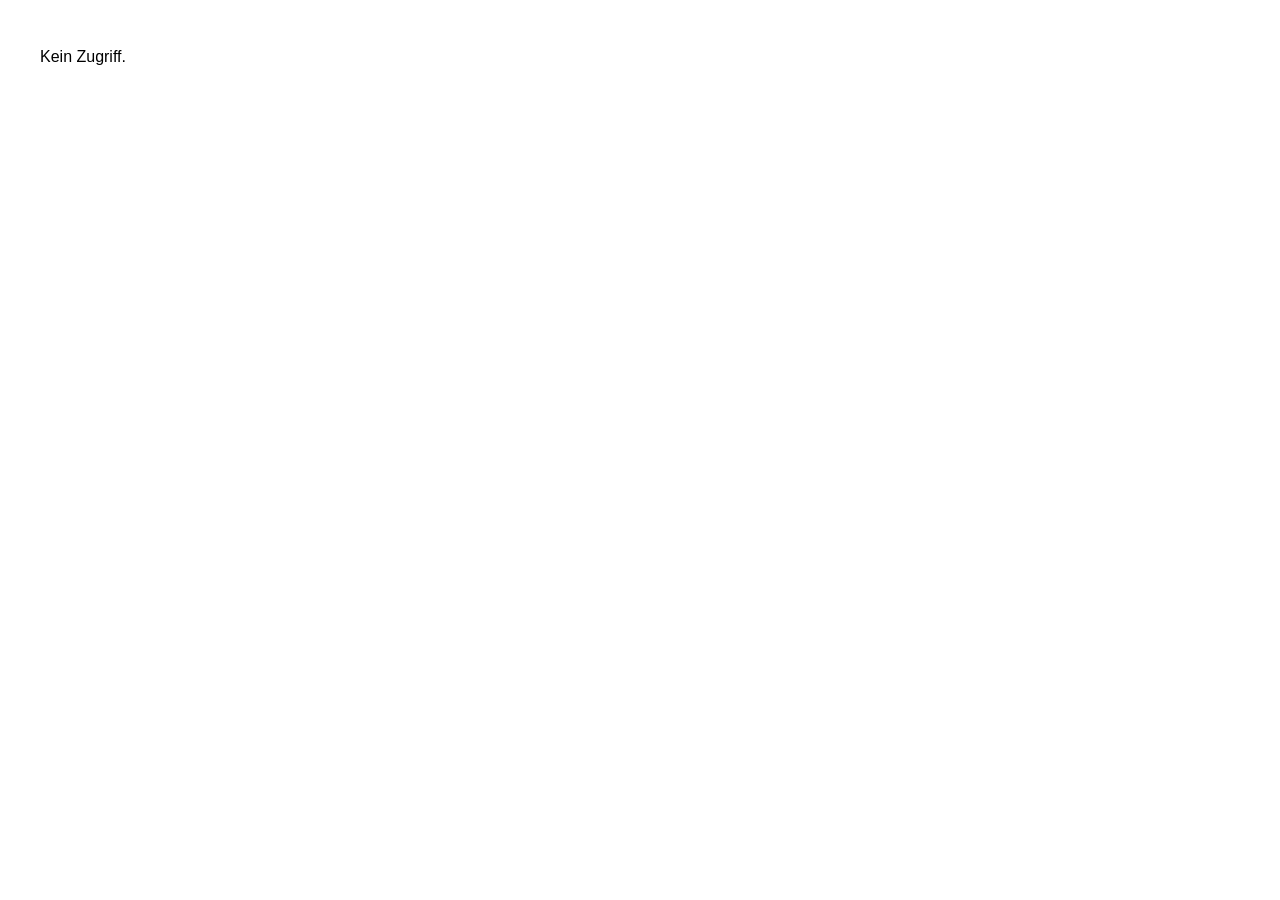
==== index.html @ 0d2c920f "and more more" ====
<!doctype html>
<html lang="de">
  <head>
    <meta charset="UTF-8" />
    <meta name="viewport" content="width=device-width, initial-scale=1.0" />
    <meta
      name="description"
      content="ACK-Coaching – Life-Coaching mit Annemarie Clermont-Karow. Für mehr Klarheit, Balance und persönliche Entwicklung-"
    />
    <title>ACK-Coaching – Annemarie Clermont-Karow</title>
    <link rel="preconnect" href="https://fonts.googleapis.com" />
    <link rel="preconnect" href="https://fonts.gstatic.com" crossorigin />
    <link
      href="https://fonts.googleapis.com/css2?family=Cormorant+Garamond:wght@500;600;700&family=Satisfy&family=Inter:wght@300;400;500;600&display=swap"
      rel="stylesheet"
    />
    <link rel="icon" href="/images/logo.svg" type="image/svg+xml" />
    <link rel="stylesheet" href="styles.css" />
  </head>
  <body>
    <!-- Header / Navigation -->
    <div id="site-header"></div>

    <main>
      <!-- Hero -->
      <section class="hero">
        <div class="hero-bg" aria-hidden="true"></div>
        <div class="hero-overlay" aria-hidden="true"></div>
        <div class="container hero-inner">
          <div class="hero-content">
            <p class="eyebrow">Life-Coaching und Beratung</p>
            <h1>
              Mehr Orientierung. <br />
              Mehr Klarheit.<br />
              Mehr Du.
            </h1>
            <p class="hero-lead">
              Begleitung für Menschen, die Klarheit gewinnen, Perspektiven
              entwickeln und ihren Weg (wieder) selbst gestalten möchten -
              respektvoll, wertschätzend und ressourcenorientiert.
            </p>
            <div class="hero-actions">
              <a href="#kontakt" class="btn btn-primary">Kontakt</a>
              <!-- <a href="#leistungen" class="btn btn-ghost">Angebote entdecken</a> -->
            </div>
            <!-- <ul class="hero-stats">
                        <li><strong>10+</strong><span>Jahre Erfahrung</span></li>
                        <li><strong>500+</strong><span>begleitete Menschen</span></li>
                        <li><strong>100%</strong><span>individuell &amp; vertraulich</span></li>
                    </ul> -->
          </div>
        </div>
      </section>

      <!-- Vertrauensleiste -->
      <section class="trust" aria-label="Themenfelder">
        <div class="container trust-inner">
          <span>Persönliche Entwicklung</span>
          <span>Berufliche Perspektive</span>
          <span>Work-Life-Balance</span>
          <span>Stress &amp; Resilienz</span>
        </div>
      </section>

      <!-- Leistungen -->
      <section class="section" id="leistungen">
        <div class="container">
          <div class="section-head">
            <p class="eyebrow">
              Mein Angebot

              <!-- &nbsp;·&nbsp; 
                      <a href="/pages/coaching.html">Coaching</a> &nbsp;·&nbsp; 
                      <a href="/pages/balance-resilienz.html">Balance &amp; Resilienz</a> -->
            </p>
            <h2 class="angebote-headline">Finde (raus) was du brauchst</h2>
            <p class="section-intro">
              Ob persönliche Themen, berufliche Weichenstellungen oder
              herausfordernde Situationen - <br> jeder Austausch ist so individuell
              wie du.
            </p>
          </div>
          <div class="cards">
            <article class="card card-1">
              <div class="card-icon" aria-hidden="true">◆</div>
              <h3>Coaching</h3>
              <p>
                Mehr Orientierung, Klarheit und mehr Selbstwirksamkeit in
                Entscheidungs- und Umbruchsphasen.
              </p>
              <a href="/pages/coaching.html" class="card-link"
                >Mehr erfahren →</a
              >
            </article>
            <article class="card card-2">
              <div class="card-icon" aria-hidden="true">▲</div>
              <h3>Gruppenformate für Balance &amp; Resilienz</h3>
              <p>
                Wege aus Stress und Erschöpfung hin zu echter Balance – <br>
                mit Achtsamkeit, gesunden Routinen und innerer Stärke.
              </p>
              <a href="/pages/balance-resilienz.html" class="card-link"
                >Mehr erfahren →</a
              >
            </article>
            <!-- <article class="card card-3">
                        <div class="card-icon" aria-hidden="true">■</div>
                        <h3>Business-Coaching</h3>
                        <p>
                            Für Unternehmen: Coaching für mehr Wohlbefinden, Zusammenhalt und
                            gesunde Zusammenarbeit – weil starke Teams aus starken Menschen bestehen.
                        </p>
                        <a href="/pages/business-coaching.html" class="card-link">Mehr erfahren →</a>
                    </article> -->
          </div>
        </div>
      </section>

      <!-- Über mich -->
      <section class="section section-alt" id="ueber-mich">
        <div class="container about-inner">
          <div class="about-visual" aria-hidden="true">
            <div class="about-photo-wrap">
              <div class="about-photo">
                <img
                  src="images/annemarie-profilfoto.webp"
                  alt="Annemarie Clermont-Karow"
                  style="
                    width: 100%;
                    height: 100%;
                    object-fit: cover;
                    border-radius: var(--radius);
                  "
                />
              </div>
              <div class="about-badge">
                <strong>Annemarie Clermont-Karow</strong>
              </div>
            </div>
            <blockquote class="about-quote">
              „Ich glaube daran, dass Menschen in fast allen
              Lebenssituationen über Ressourcen verfügen, die ihnen
              Orientierung, Stabilität und neue Handlungsmöglichkeiten eröffnen
              können. Manchmal braucht es nur einen Anstoß oder ein paar Fragen,
              um sich dessen (wieder) bewusst zu werden.“
            </blockquote>
            <!-- <ul class="about-list about-list-visual">
              <li>Langjährige Führungs- und Beratungserfahrung</li>
              <li>Zertifizierte systemische Coachin</li>
              <li>30+ Jahre Berufserfahrung mit und für Menschen</li>
              <li>Kreativität als Ressource und zusätzliche Methode</li>
            </ul> -->
          </div>
          <div class="about-content">
            <p class="eyebrow">Über mich</p>
            <h2>Mit Herz, Erfahrung und echtem Zuhören</h2>

            <ul class="about-list about-list-visual">
              <li>30+ Jahre Berufserfahrung mit und für Menschen</li>
              <li>Langjährige Führungs- und Beratungserfahrung</li>
              <li>Zertifizierte systemische Coachin</li>
              <li>Kreativität als Ressource und zusätzliche Methode</li>
            </ul>

            <div
              class="card card--expandable"
              id="about-expand-card"
              style="
                border: none;
                background: transparent;
                padding: 0 0 0 0;
                cursor: default;
                margin-top: 0;
              "
            >
              <div
                class="card-expand-toggle"
                style="
                  cursor: pointer;
                  margin-top: 1.5rem;
                  padding-left: 1.5rem;
                  padding-top: 1.5rem;
                "
              >
                <span class="btn btn-ghost" style="pointer-events: none"
                  >Mehr über mich &nbsp;<span
                    class="card-expand-icon"
                    style="font-size: 0.7rem"
                    >▼</span
                  ></span
                >
              </div>
              <div
                class="card-expand-body"
                style="padding: 1rem 1.5rem 0.5rem; display: grid; gap: 0.75rem"
              >
                <p style="margin-top: 1rem">
                  Ich bin 55 Jahre alt, verheiratet, (Stief-)Mutter einer
                  Tochter und eines Sohnes, beide inzwischen erwachsen. Seit
                  mehr als 30 Jahren arbeite ich mit und für Menschen – aktuell
                  mit dem Schwerpunkt Personal- und Organisationsbereich in
                  Führungsverantwortung.
                </p>
                <p>
                  Seit mehr als 30 Jahren arbeite ich mit und für Menschen. Als
                  Kommunalbeamtin war ich viele Jahre im Sozialbereich tätig,
                  überwiegend in leitender Funktion. Seit inzwischen über einem
                  Jahrzehnt liegt mein beruflicher Schwerpunkt im Personal- und
                  Organisationsbereich, ebenfalls in Führungsverantwortung.
                </p>
                <p>
                  In meiner beruflichen Laufbahn habe ich Menschen in sehr
                  unterschiedlichen Situationen begleitet: bei persönlichen
                  Herausforderungen, beruflichen Veränderungen,
                  Entwicklungsprozessen und komplexen Entscheidungsfindungen.
                  Dabei hat mich immer die Frage bewegt, was Menschen stärkt,
                  handlungsfähig hält und ihnen Orientierung gibt – gerade dann,
                  wenn Situationen unübersichtlich oder belastend werden.
                </p>
                <p>
                  Aus diesem Interesse heraus habe ich von 2023 bis 2025 eine
                  zertifizierte Coachingausbildung bei der IHK Düsseldorf
                  absolviert. Die Ausbildung hat meine langjährige
                  Berufserfahrung um fundierte Coachingmethoden ergänzt und
                  meinen Blick auf Entwicklung, Veränderung und persönliche
                  Ressourcen weiter geschärft.
                </p>
                <p>
                  Meine Arbeit ist geprägt von Wertschätzung, Klarheit,
                  Offenheit und der Überzeugung, dass jeder Mensch bereits viele
                  Fähigkeiten und Ressourcen in sich trägt. Manchmal braucht es
                  lediglich einen geschützten Raum, die richtigen Fragen oder
                  neue Perspektiven, um wieder Zugang dazu zu finden.
                </p>
                <p>
                  Neben meiner beruflichen Tätigkeit begleitet mich seit vielen
                  Jahren die Freude am kreativen Gestalten. Insbesondere das
                  Stricken und Nähen sind für mich Ausdruck von Konzentration,
                  Kreativität und Selbstwirksamkeit. Die Erfahrung, dass
                  kreatives Tun Menschen dabei unterstützen kann, Abstand zum
                  Gedankenkarussell zu gewinnen und neue Handlungsspielräume zu
                  entdecken, fließt heute in ausgewählte Angebote meiner Arbeit
                  ein.
                </p>
                <p>
                  Ich verbinde eigene Persönlichkeitsentwicklung, berufliche
                  Erfahrung, Coaching-Kompetenz und eine große Neugier auf
                  Menschen und ihre Entwicklung. Mein Anliegen ist es, Menschen
                  auf ihrem individuellen Weg zu begleiten – respektvoll,
                  ressourcenorientiert und auf Augenhöhe sowie Unternehmen zu
                  unterstützen, kompetente, engagierte Mitarbeitende zu finden
                  und langfristig zu binden.
                </p>
              </div>
            </div>
            <h3 style="margin-top: 2rem; margin-bottom: 2rem; font-size: 32px; line-height: 1.6; font-weight: 600; color: var(--ink); margin-right: 8px;">Ungeachtet, ob persönlicher, privater oder beruflicher Kontext, ich begegne dir in deinem individuellen Beratungsprozess stets:</h3>
            <ul class="about-list" style="margin-top: 0.75rem;">
              <li>Wertschätzend und auf Augenhöhe</li>
              <li>Authentisch</li>
              <li>Zugewandt</li>
              <li>Ressourcenorientiert</li>
              <li>Klar und reflektiert</li>
              <li>Lösungsorientiert</li>
              <li>Pragmatisch</li>
              <li>Manchmal mit einem Augenzwinkern</li>
            </ul>
          </div>
          
        </div>
      </section>



      <!-- Stimmen -->
      <!-- <section class="section section-alt" id="stimmen">
        <div class="container">
          <div class="section-head">
            <p class="eyebrow">Stimmen</p>
            <h2>Was Menschen über die Zusammenarbeit sagen</h2>
          </div>
          <div class="quotes">
            <figure class="quote">
              <blockquote>
                „Annemarie hat mir geholfen, wieder zu spüren, was ich wirklich
                will. Ich gehe heute viel klarer und ruhiger durchs Leben.“
              </blockquote>
              <figcaption>
                <strong>Lena R.</strong>
                <span>nach einer beruflichen Neuorientierung</span>
              </figcaption>
            </figure>
            <figure class="quote">
              <blockquote>
                „Endlich jemand, der wirklich zuhört. Die Sitzungen waren für
                mich ein Wendepunkt – weg vom Dauerstress, hin zu echter
                Balance.“
              </blockquote>
              <figcaption>
                <strong>Tobias M.</strong>
                <span>Privatklient</span>
              </figcaption>
            </figure>
            <figure class="quote">
              <blockquote>
                „Unser Team hat durch das Coaching neu zueinander gefunden.
                Warmherzig, professionell und mit einem feinen Gespür für
                Menschen.“
              </blockquote>
              <figcaption>
                <strong>Sandra Vogt</strong>
                <span>Teamleiterin, Mittelstand</span>
              </figcaption>
            </figure>
          </div>
        </div>
      </section> -->

      <!-- Kontakt / CTA -->
      <section class="section contact" id="kontakt">
        <div class="container contact-inner">
          <div class="contact-content">
            <p class="eyebrow eyebrow-light">Kontakt</p>
            <h2>Manchmal beginnt Klarheit mit einem Gespräch</h2>
            <p>
              Vereinbare ein kostenloses Kennenlerngespräch – <br> persönlich,
              informativ und unverbindlich.
            </p>
            <ul class="contact-details">
              <li>
                <span>E-Mail</span
                ><a href="mailto:info@ack-coaching.de">info@ack-coaching.de</a>
              </li>
              <li>
                <span>Telefon</span
                ><a href="tel:+491729582028"
                  >+49 (0)&nbsp;172&nbsp;958&nbsp;2028</a
                >
              </li>
              <li><span>Standort</span>Vor Ort &amp; online</li>
            </ul>
          </div>
        </div>
      </section>
    </main>

    <!-- Footer -->
    <div id="site-footer"></div>
    <script src="components.js"></script>
    <script>
      document
        .getElementById("about-expand-card")
        .addEventListener("click", function () {
          this.classList.toggle("is-open");
        });
    </script>
  </body>
</html>
---- styles.css ----
/* =========================================================
   ACK-Coaching – Annemarie Clermont-Karow
   Design: warm, achtsam, hochwertig (Lifestyle-Coaching)
   ========================================================= */

/* ---------- Design Tokens ---------- */
:root {
    --color-bg: #ffffff;
    --color-bg-alt: #e7f4e6;        /* Haupt-Theme: zartes Grün */
    --color-ink: #25342a;
    --color-ink-soft: #51635a;
    --color-accent: #4a7d5c;        /* sattes Grün für Buttons/Links */
    --color-accent-soft: #3c6a4c;
    --color-sage: #bbd4b8;          /* sanfter Akzent */
    --color-line: #d4e4d1;

    /* Kompatibilit\u00e4ts-Alias: bestehende Akzent-Referenzen nutzen das Gr\u00fcn */
    --color-gold: var(--color-accent);

    --font-serif: 'Cormorant Garamond', Georgia, serif;
    --font-sans: 'Inter', -apple-system, BlinkMacSystemFont, 'Segoe UI', sans-serif;

    --maxw: 1140px;
    --radius: 14px;
    --shadow: 0 18px 40px -20px rgba(37, 70, 48, 0.35);
    --transition: 0.25s ease;
}

/* ---------- Reset ---------- */
*,
*::before,
*::after {
    box-sizing: border-box;
    margin: 0;
    padding: 0;
}

html {
    scroll-behavior: smooth;
    scroll-padding-top: 90px;
}

body {
    font-family: var(--font-sans);
    color: var(--color-ink);
    background: var(--color-bg);
    line-height: 1.65;
    font-weight: 400;
    -webkit-font-smoothing: antialiased;
}

img {
    max-width: 100%;
    display: block;
}

a {
    color: inherit;
    text-decoration: none;
}

/* ---------- Layout ---------- */
.container {
    width: 100%;
    max-width: var(--maxw);
    margin: 0 auto;
    padding: 0 1.5rem;
}

.section {
    padding: 6rem 0;
}

.section--page-top {
    padding-top: 10rem;
}

.section-alt {
    background: var(--color-bg-alt);
}

.section-head {
    max-width: 760px;
    margin: 0 auto 3.5rem;
    text-align: center;
}

/* ---------- Typografie ---------- */
h1,
h2,
h3 {
    font-family: var(--font-serif);
    font-weight: 600;
    line-height: 1.15;
    color: var(--color-ink);
    letter-spacing: 0.2px;
}

h1 {
    font-size: clamp(2.6rem, 6vw, 4.2rem);
}

h2 {
    font-size: clamp(2rem, 4vw, 2.9rem);
}

h3 {
    font-size: 1.4rem;
}

.eyebrow {
    font-family: var(--font-sans);
    text-transform: uppercase;
    letter-spacing: 0.18em;
    font-size: 0.78rem;
    font-weight: 600;
    color: var(--color-accent);
    margin-bottom: 1rem;
}

.eyebrow-light {
    color: #cfe6cc;
}

.section-intro {
    color: var(--color-ink-soft);
    font-size: 1.1rem;
    margin-top: 1rem;
}

/* ---------- Buttons ---------- */
.btn {
    display: inline-flex;
    align-items: center;
    justify-content: center;
    padding: 0.95rem 1.9rem;
    font-family: var(--font-sans);
    font-weight: 500;
    font-size: 0.97rem;
    letter-spacing: 0.02em;
    border-radius: 50px;
    border: 1.5px solid transparent;
    cursor: pointer;
    transition: transform var(--transition), background var(--transition),
        color var(--transition), box-shadow var(--transition);
}

.btn-primary {
    background: var(--color-bg-alt);
    color: var(--color-ink);
    box-shadow: 0 12px 24px -12px rgba(37, 70, 48, 0.3);
}

.btn-primary:hover {
    background: var(--color-sage);
    transform: translateY(-2px);
}

.btn-ghost {
    background: transparent;
    color: var(--color-accent);
    border-color: var(--color-line);
}

.btn-ghost:hover {
    border-color: var(--color-accent);
    transform: translateY(-2px);
}

.btn-full {
    width: 100%;
}

/* ---------- Header ---------- */
.site-header {
    position: sticky;
    top: 0;
    z-index: 50;
    background: rgba(255, 255, 255, 0.88);
    backdrop-filter: blur(12px);
    border-bottom: 1px solid var(--color-line);
    overflow: visible;
}

.header-inner {
    display: flex;
    align-items: center;
    justify-content: space-between;
    min-height: 78px;
}

.logo {
    display: flex;
    align-items: flex-start;  /* Bild startet an der Oberkante der Navbar */
    height: 78px;             /* reserviert genau die Navbar-Höhe im Flex-Layout */
    overflow: visible;        /* Bild darf nach unten herausragen */
}

.logo-img {
    height: 170px;       /* ragt 170-78 = 92px unter die Navbar */
    width: auto;
    display: block;
    position: relative;
    z-index: 60;
    margin-top: 0;
    background: #fff;
    border-radius: 0 0 var(--radius) var(--radius);  /* unten abgerundet */
    padding: 1rem 0.75rem 0.5rem;
    box-shadow: 0 8px 24px -8px rgba(37, 70, 48, 0.2);
}


.logo-mark {
    display: inline-flex;
    align-items: center;
    justify-content: center;
    min-width: 44px;
    height: 44px;
    padding: 0 0.65rem;
    border-radius: 12px;
    background: var(--color-accent);
    color: #fff;
    font-family: var(--font-serif);
    font-weight: 700;
    font-size: 1.05rem;
    letter-spacing: 1px;
}

.logo-text {
    display: flex;
    flex-direction: column;
    font-family: var(--font-serif);
    font-weight: 600;
    font-size: 1.15rem;
    line-height: 1.15;
}

.logo-text small {
    font-family: var(--font-sans);
    font-weight: 500;
    font-size: 0.68rem;
    letter-spacing: 0.16em;
    text-transform: uppercase;
    color: var(--color-accent);
}

.nav-menu {
    display: flex;
    align-items: center;
    gap: 2rem;
    list-style: none;
}

.nav-menu a {
    font-size: 0.95rem;
    font-weight: 500;
    color: var(--color-ink-soft);
    transition: color var(--transition);
}

.nav-menu a:hover {
    color: var(--color-accent);
}

.nav-cta {
    padding: 0.6rem 1.4rem;
    border: 1.5px solid var(--color-accent);
    border-radius: 50px;
    color: var(--color-accent) !important;
}

.nav-cta:hover {
    background: var(--color-accent);
    color: #fff !important;
}

.eyebrow a {
    color: var(--color-accent);
    opacity: 0.75;
    transition: opacity var(--transition);
}

.eyebrow a:hover,
.eyebrow a.eyebrow-active {
    opacity: 1;
    text-decoration: underline;
    text-underline-offset: 3px;
}

/* Dropdown */
.nav-item--dropdown {
    position: relative;
}

/* Bridges the visual gap so hover doesn't break when moving to the dropdown */
.nav-item--dropdown::before {
    content: '';
    position: absolute;
    top: 100%;
    left: 0;
    right: 0;
    height: 0.75rem;
}

.nav-dropdown {
    display: none;
    position: absolute;
    top: calc(100% + 0.75rem);
    left: 50%;
    transform: translateX(-50%);
    background: #fff;
    border: 1px solid var(--color-line);
    border-radius: var(--radius);
    box-shadow: var(--shadow);
    list-style: none;
    min-width: 180px;
    max-width: 220px;
    padding: 0.5rem 0;
    z-index: 100;
}

.nav-item--dropdown:hover .nav-dropdown {
    display: block;
}

.nav-dropdown li a {
    display: block;
    padding: 0.65rem 1.25rem;
    font-size: 0.92rem;
    white-space: normal;
    line-height: 1.35;
    color: var(--color-ink-soft);
    transition: color var(--transition), background var(--transition);
}

.nav-dropdown li a:hover {
    color: var(--color-accent);
    background: var(--color-bg-alt);
}

.nav-toggle {
    display: none;
    flex-direction: column;
    justify-content: center;
    gap: 5px;
    width: 44px;
    height: 44px;
    background: transparent;
    border: none;
    cursor: pointer;
}

.nav-toggle span {
    display: block;
    width: 24px;
    height: 2px;
    background: var(--color-ink);
    transition: transform var(--transition);
}

/* ---------- Hero ---------- */
.hero {
    position: relative;
    overflow: hidden;
    min-height: 88vh;
    display: flex;
    align-items: center;
    padding: 7rem 0;
}

/* Hintergrundbild \u2013 Platzhalter (Natur). Sp\u00e4ter durch eigenes Bild ersetzen. */
.hero-bg {
    position: absolute;
    inset: 0;
    background-image: url('images/hero-bg-steg-wasser.webp');
    background-size: cover;
    background-position: center;
    transform: scale(1.02);
}

.hero-overlay {
    position: absolute;
    inset: 0;
    background: linear-gradient(
        110deg,
        rgba(37, 60, 44, 0.78) 0%,
        rgba(37, 60, 44, 0.55) 45%,
        rgba(187, 212, 184, 0.25) 100%
    );
}

.hero-inner {
    position: relative;
    z-index: 1;
}

.hero-content {
    max-width: 640px;
    padding-top: 2rem; /* Puffer damit der Hero-Text nicht unter dem Logo liegt */
}

.hero .eyebrow {
    color: #cfe6cc;
}

.hero h1 {
    color: #fff;
}

.hero-lead {
    font-size: 1.2rem;
    color: rgba(255, 255, 255, 0.92);
    margin: 1.5rem 0 2.25rem;
    max-width: 590px;
}

.hero-actions {
    display: flex;
    flex-wrap: wrap;
    gap: 1rem;
    margin-bottom: 3rem;
}

.hero .btn-ghost {
    color: #fff;
    border-color: rgba(255, 255, 255, 0.6);
}

.hero .btn-ghost:hover {
    background: rgba(255, 255, 255, 0.12);
    border-color: #fff;
}

.hero-stats {
    display: flex;
    gap: 2.5rem;
    list-style: none;
    flex-wrap: wrap;
}

.hero-stats li {
    display: flex;
    flex-direction: column;
}

.hero-stats strong {
    font-family: var(--font-serif);
    font-size: 2.4rem;
    font-weight: 700;
    color: #fff;
    line-height: 1;
}

.hero-stats span {
    font-size: 0.85rem;
    color: rgba(255, 255, 255, 0.85);
    margin-top: 0.35rem;
}

/* ---------- Trust-Leiste ---------- */
.trust {
    border-bottom: 1px solid var(--color-line);
    background: var(--color-bg);
}

.angebote-headline {
    font-size: 60px;
}

.trust-inner {
    display: flex;
    flex-wrap: wrap;
    justify-content: center;
    gap: 1rem 3rem;
    padding: 1.75rem 1.5rem;
}

.trust-inner span {
    font-size: 0.8rem;
    letter-spacing: 0.14em;
    text-transform: uppercase;
    font-weight: 600;
    color: var(--color-ink-soft);
    opacity: 0.7;
}

/* ---------- Cards / Leistungen ---------- */
.cards {
    display: grid;
    grid-template-columns: repeat(auto-fit, minmax(240px, 1fr));
    gap: 1.75rem;
}

.card {
    background: var(--color-bg-alt);
    border: 1px solid var(--color-line);
    border-radius: var(--radius);
    padding: 2.25rem 2rem;
    transition: transform var(--transition), box-shadow var(--transition),
        border-color var(--transition);
    cursor: pointer;
    position: relative;
}
/* 
.card-1 {
    background-image: url('images/buero.webp');
    background-size: cover;
    color: black;
} */

/* .card-2 {
    background-image: url('images/logo.svg');
}

.card-3 {
    background-image: url('images/logo.svg');
} */

.card:hover {
    transform: translateY(-6px);
    box-shadow: var(--shadow);
    border-color: transparent;
}

.card-icon {
    display: inline-flex;
    align-items: center;
    justify-content: center;
    width: 52px;
    height: 52px;
    border-radius: 12px;
    background: var(--color-bg-alt);
    color: var(--color-gold);
    font-size: 1.2rem;
    margin-bottom: 1.5rem;
}

.card h3 {
    margin-bottom: 0.75rem;
}

.card p {
    color: var(--color-ink-soft);
    font-size: 0.98rem;
}

.card-link {
    display: inline-block;
    margin-top: 1.25rem;
    font-size: 0.88rem;
    font-weight: 600;
    color: var(--color-accent);
    text-decoration: none;
    letter-spacing: 0.02em;
}

.card-link::after {
    content: '';
    position: absolute;
    inset: 0;
    border-radius: var(--radius);
}

.card-link:hover {
    color: var(--color-accent-soft);
}

.card--static {
    cursor: default;
}

.card--static:hover {
    transform: none;
    box-shadow: none;
    border-color: var(--color-line);
}

.card--expandable .card-expand-body {
    max-height: 0;
    overflow: hidden;
    transition: max-height 0.45s ease;
}

.card--expandable.is-open .card-expand-body {
    max-height: 4000px;
}

.card-expand-icon {
    display: inline-block;
    transition: transform 0.3s ease;
    font-size: 0.75rem;
    color: var(--color-accent);
}

.card--expandable.is-open .card-expand-icon {
    transform: rotate(180deg);
}

/* ---------- FadenZeit Layouts ---------- */
.fz-img-text {
    display: grid;
    grid-template-columns: 1fr 2fr;
    gap: 2rem;
    align-items: start;
    margin-bottom: 2.5rem;
}

.fz-two-col {
    display: grid;
    grid-template-columns: 1fr 1fr;
    gap: 2rem;
    margin-bottom: 2rem;
}

.fz-img-placeholder {
    background: var(--color-bg-alt);
    border-radius: var(--radius);
    aspect-ratio: 3 / 4;
    display: flex;
    align-items: center;
    justify-content: center;
    color: var(--color-ink-soft);
    font-size: 0.85rem;
    text-align: center;
    padding: 1rem;
    border: 1px solid var(--color-line);
}

.fz-highlight {
    font-size: 1.25rem;
    font-weight: 600;
    font-family: var(--font-serif);
    color: var(--color-accent);
    text-align: center;
    padding: 1.5rem 0 0.5rem;
}

@media (max-width: 720px) {
    .fz-img-text,
    .fz-two-col {
        grid-template-columns: 1fr;
    }
}

/* ---------- Über mich ---------- */
.about-inner {
    display: grid;
    grid-template-columns: 1.5fr 0.75fr;
    gap: 3.5rem;
    align-items: start;
}

.about-visual {
    order: 2;
}

.about-photo-wrap {
    position: relative;
    padding-bottom: 4rem;
}

.about-content {
    order: 1;
}

.about-photo {
    aspect-ratio: 4 / 5;
    border-radius: var(--radius);
    background: linear-gradient(155deg, var(--color-accent), #16263d);
    display: flex;
    align-items: center;
    justify-content: center;
    box-shadow: var(--shadow);
}

.about-initials {
    font-family: var(--font-serif);
    font-size: 4rem;
    font-weight: 700;
    color: rgba(255, 255, 255, 0.22);
    letter-spacing: 3px;
}

.about-badge {
    position: absolute;
    bottom: 1.5rem;
    right: -1rem;
    background: var(--color-accent);
    border-radius: 12px;
    padding: 1rem 1.4rem;
    box-shadow: var(--shadow);
    display: flex;
    flex-direction: column;
    color: white;
}

.about-badge strong {
    font-family: var(--font-serif);
    font-size: 1.15rem;
}

.about-badge span {
    font-size: 0.8rem;
    color: var(--color-gold);
    letter-spacing: 0.05em;
}

.about-content p {
    color: var(--color-ink-soft);
    font-size: 0.88rem;
    line-height: 1.7;
    margin-top: 0.8rem;
}

.about-list {
    list-style: none;
    margin-top: 1.75rem;
    display: grid;
    gap: 0.75rem;
}

.about-quote {
    margin: 2rem 0 0;
    padding: 1.1rem 1.4rem;
    border-left: 3px solid var(--color-accent);
    border-radius: 0 var(--radius) var(--radius) 0;
    box-shadow: 0 4px 16px -6px rgba(37, 70, 48, 0.12);
    font-family: 'Satisfy', cursive;
    font-size: 20px;    
    font-weight: 300;
    line-height: 1.65;

    background: var(--color-sage);
    color: var(--color-ink);
}

.about-quote-balance {
    font-size: 28px;    
    margin-top: 4rem;
}
.about-quote-coaching {
    font-size: 28px;    
    margin-top: 2rem;
}

.about-list-visual {
    margin-top: 2.5rem;
    font-size: 16px;
}

.about-list li {
    position: relative;
    padding-left: 1.75rem;
    color: var(--color-ink);
    font-weight: 500;
}

.about-list li::before {
    content: "✓";
    position: absolute;
    left: 0;
    color: var(--color-gold);
    font-weight: 700;
}

/* ---------- Page intro grid (text + image) ---------- */
.page-intro-grid {
    display: grid;
    grid-template-columns: 1fr 0.5fr;
    gap: 3rem;
    align-items: start;
    margin-top: 1.5rem;
}

.page-intro-image {
    position: relative;
    border-radius: var(--radius);
    overflow: hidden;
}

.page-intro-image img {
    width: 100%;
    height: 100%;
    object-fit: cover;
    display: block;
    border-radius: var(--radius);
}

.image-quote {
    position: absolute;
    top: 0;
    left: 0;
    right: 0;
    bottom: 50%;
    margin: 0;
    padding: 1.5rem 1.25rem;
    background: linear-gradient(to bottom, rgba(37, 60, 44, 0.82) 0%, rgba(37, 60, 44, 0.0) 100%);
    color: #fff;
    font-family: 'Satisfy', cursive;
    font-size: 2.6rem;
    font-style: normal;
    line-height: 1.4;
    text-align: center;
    border: none;
    display: flex;
    align-items: flex-start;
    justify-content: center;
}

.image-quote--bottom {
    top: 0;
    bottom: 0;
    padding: 0 1.25rem 1.5rem;
    background: linear-gradient(to top, rgba(37, 60, 44, 0.82) 0%, rgba(37, 60, 44, 0.0) 100%);
    font-size: 2.3rem;
    align-items: flex-end;
}

.image-quote--bottom {
    top: 0;
    bottom: 0;
    padding: 0 1.25rem 1.5rem;
    background: linear-gradient(to top, rgba(37, 60, 44, 0.82) 0%, rgba(37, 60, 44, 0.0) 50%);
    font-size: 2.3rem;
    align-items: flex-end;
}

@media (max-width: 1100px) {
    .image-quote {
        font-size: 1.8rem;
    }
    .image-quote--bottom {
        font-size: 1.5rem;
    }
}

@media (max-width: 700px) {
    .page-intro-grid {
        grid-template-columns: 1fr;
    }
}

/* ---------- Vorgehen / Steps ---------- */
.steps {
    list-style: none;
    display: flex;
    flex-wrap: wrap;
    justify-content: center;
    gap: 1.5rem;
    counter-reset: step;
}

.step {
    position: relative;
    flex: 1 1 180px;
    max-width: 210px;
    padding: 1.75rem 1.25rem;
    border-radius: var(--radius);
    background: var(--color-bg);
    border: 1px solid var(--color-line);
}

.step-number {
    font-family: var(--font-serif);
    font-size: 2.4rem;
    font-weight: 700;
    color: var(--color-gold);
    opacity: 0.5;
    display: block;
    margin-bottom: 0.75rem;
}

.step h3 {
    margin-bottom: 0.5rem;
}

.step p {
    color: var(--color-ink-soft);
    font-size: 0.96rem;
}

/* ---------- Stimmen / Quotes ---------- */
.quotes {
    display: grid;
    grid-template-columns: repeat(auto-fit, minmax(280px, 1fr));
    gap: 1.75rem;
}

.quote {
    background: var(--color-bg);
    border-radius: var(--radius);
    padding: 2.25rem 2rem;
    border: 1px solid var(--color-line);
    display: flex;
    flex-direction: column;
    gap: 1.5rem;
}

.quote blockquote {
    font-family: var(--font-serif);
    font-size: 1.25rem;
    line-height: 1.5;
    color: var(--color-ink);
    font-weight: 500;
}

.quote figcaption strong {
    display: block;
    font-size: 0.98rem;
}

.quote figcaption span {
    font-size: 0.85rem;
    color: var(--color-gold);
}

/* ---------- Kontakt ---------- */
.contact {
    background: linear-gradient(160deg, var(--color-accent) 0%, #1f3a2a 100%);
    color: #fff;
}

.contact-inner {
    display: grid;
    grid-template-columns: 1fr;
    gap: 4rem;
    align-items: center;
    text-align: center;
    max-width: 680px;
    margin: 0 auto;
}

.contact-details {
    justify-items: center;
}

.contact h2 {
    color: #fff;
}

.contact-content p {
    color: rgba(255, 255, 255, 0.8);
    margin-top: 1rem;
}

.contact-details {
    list-style: none;
    margin-top: 2rem;
    display: grid;
    gap: 1.1rem;
}

.contact-details li {
    display: flex;
    flex-direction: column;
}

.contact-details span {
    font-size: 0.75rem;
    text-transform: uppercase;
    letter-spacing: 0.14em;
    color: #cfe6cc;
    margin-bottom: 0.2rem;
}

.contact-details a {
    font-size: 1.05rem;
    transition: color var(--transition);
}

.contact-details a:hover {
    color: #cfe6cc;
}

/* ---------- Formular ---------- */
.contact-form {
    background: #fff;
    color: var(--color-ink);
    border-radius: var(--radius);
    padding: 2.5rem;
    box-shadow: var(--shadow);
}

.field {
    margin-bottom: 1.25rem;
}

.field label {
    display: block;
    font-size: 0.85rem;
    font-weight: 600;
    margin-bottom: 0.5rem;
    color: var(--color-ink);
}

.field input,
.field textarea {
    width: 100%;
    padding: 0.85rem 1rem;
    border: 1.5px solid var(--color-line);
    border-radius: 10px;
    font-family: var(--font-sans);
    font-size: 0.97rem;
    color: var(--color-ink);
    background: #fbfaf7;
    transition: border-color var(--transition), box-shadow var(--transition);
}

.field input:focus,
.field textarea:focus {
    outline: none;
    border-color: var(--color-accent);
    box-shadow: 0 0 0 3px rgba(31, 58, 95, 0.12);
}

.field textarea {
    resize: vertical;
}

.form-note {
    text-align: center;
    font-size: 0.8rem;
    color: var(--color-ink-soft);
    margin-top: 1rem;
}

/* ---------- Footer ---------- */
.site-footer {
    background: var(--color-bg-alt);
    color: black;
    padding: 3rem 0;
}

.footer-inner {
    display: flex;
    flex-wrap: wrap;
    align-items: center;
    justify-content: space-between;
    gap: 1.5rem;
}

.footer-brand {
    display: flex;
    align-items: center;
    gap: 0.85rem;
    font-family: var(--font-serif);
    font-size: 1.05rem;
    /* color: #fff; */
}

.footer-logo {
    height: 72px;
    width: auto;
    display: block;
    /* SVG auf weißem Footer aufhellen */
    /* filter: brightness(0) invert(1); */
    
}

.footer-nav {
    display: flex;
    gap: 1.75rem;
}

.footer-nav a {
    font-size: 0.92rem;
    transition: color var(--transition);
}

.footer-nav a:hover {
    color: #fff;
}

.footer-legal {
    display: flex;
    align-items: center;
    gap: 1.25rem;
    font-size: 0.85rem;
}

.footer-legal a:hover {
    color: #fff;
}

/* ---------- Responsive ---------- */
@media (max-width: 900px) {
    .hero {
        min-height: auto;
        padding: 6rem 0;
    }

    .about-inner,
    .contact-inner {
        grid-template-columns: 1fr;
        gap: 3rem;
    }

    .about-badge {
        right: 1rem;
    }
}

@media (max-width: 720px) {
    .section {
        padding: 4.25rem 0;
    }

    .logo-img {
        height: 100px;
    }

    .nav-toggle {
        display: flex;
    }

    .nav-menu {
        position: absolute;
        top: 78px;
        left: 0;
        right: 0;
        flex-direction: column;
        align-items: stretch;
        gap: 0;
        background: #fff;
        border-bottom: 1px solid var(--color-line);
        padding: 0.5rem 1.5rem 1.25rem;
        box-shadow: var(--shadow);
        transform: translateY(-10px);
        opacity: 0;
        pointer-events: none;
        transition: opacity var(--transition), transform var(--transition);
    }

    .nav-menu.is-open {
        transform: translateY(0);
        opacity: 1;
        pointer-events: auto;
    }

    .nav-menu li {
        border-bottom: 1px solid var(--color-line);
    }

    .nav-menu li:last-child {
        border-bottom: none;
    }

    .nav-menu a {
        display: block;
        padding: 0.9rem 0;
    }

    .nav-cta {
        text-align: center;
        margin-top: 0.75rem;
    }

    .nav-item--dropdown {
        border-bottom: none !important;
        margin-top: 1rem;
    }

    .nav-dropdown {
        display: block;
        position: static;
        transform: none;
        box-shadow: none;
        border: none;
        border-radius: 0;
        padding: 0;
        min-width: auto;
        background: transparent;
    }

    .nav-dropdown li {
        border-bottom: 1px solid var(--color-line);
    }

    .nav-dropdown li a {
        padding-left: 1.75rem;
        font-size: 0.9rem;
        color: var(--color-ink-soft);
    }

    .footer-inner {
        flex-direction: column;
        text-align: center;
    }
}

/* ---------- Accessibility ---------- */
@media (prefers-reduced-motion: reduce) {
    * {
        scroll-behavior: auto !important;
        transition: none !important;
    }
}

:focus-visible {
    outline: 2px solid var(--color-gold);
    outline-offset: 3px;
}
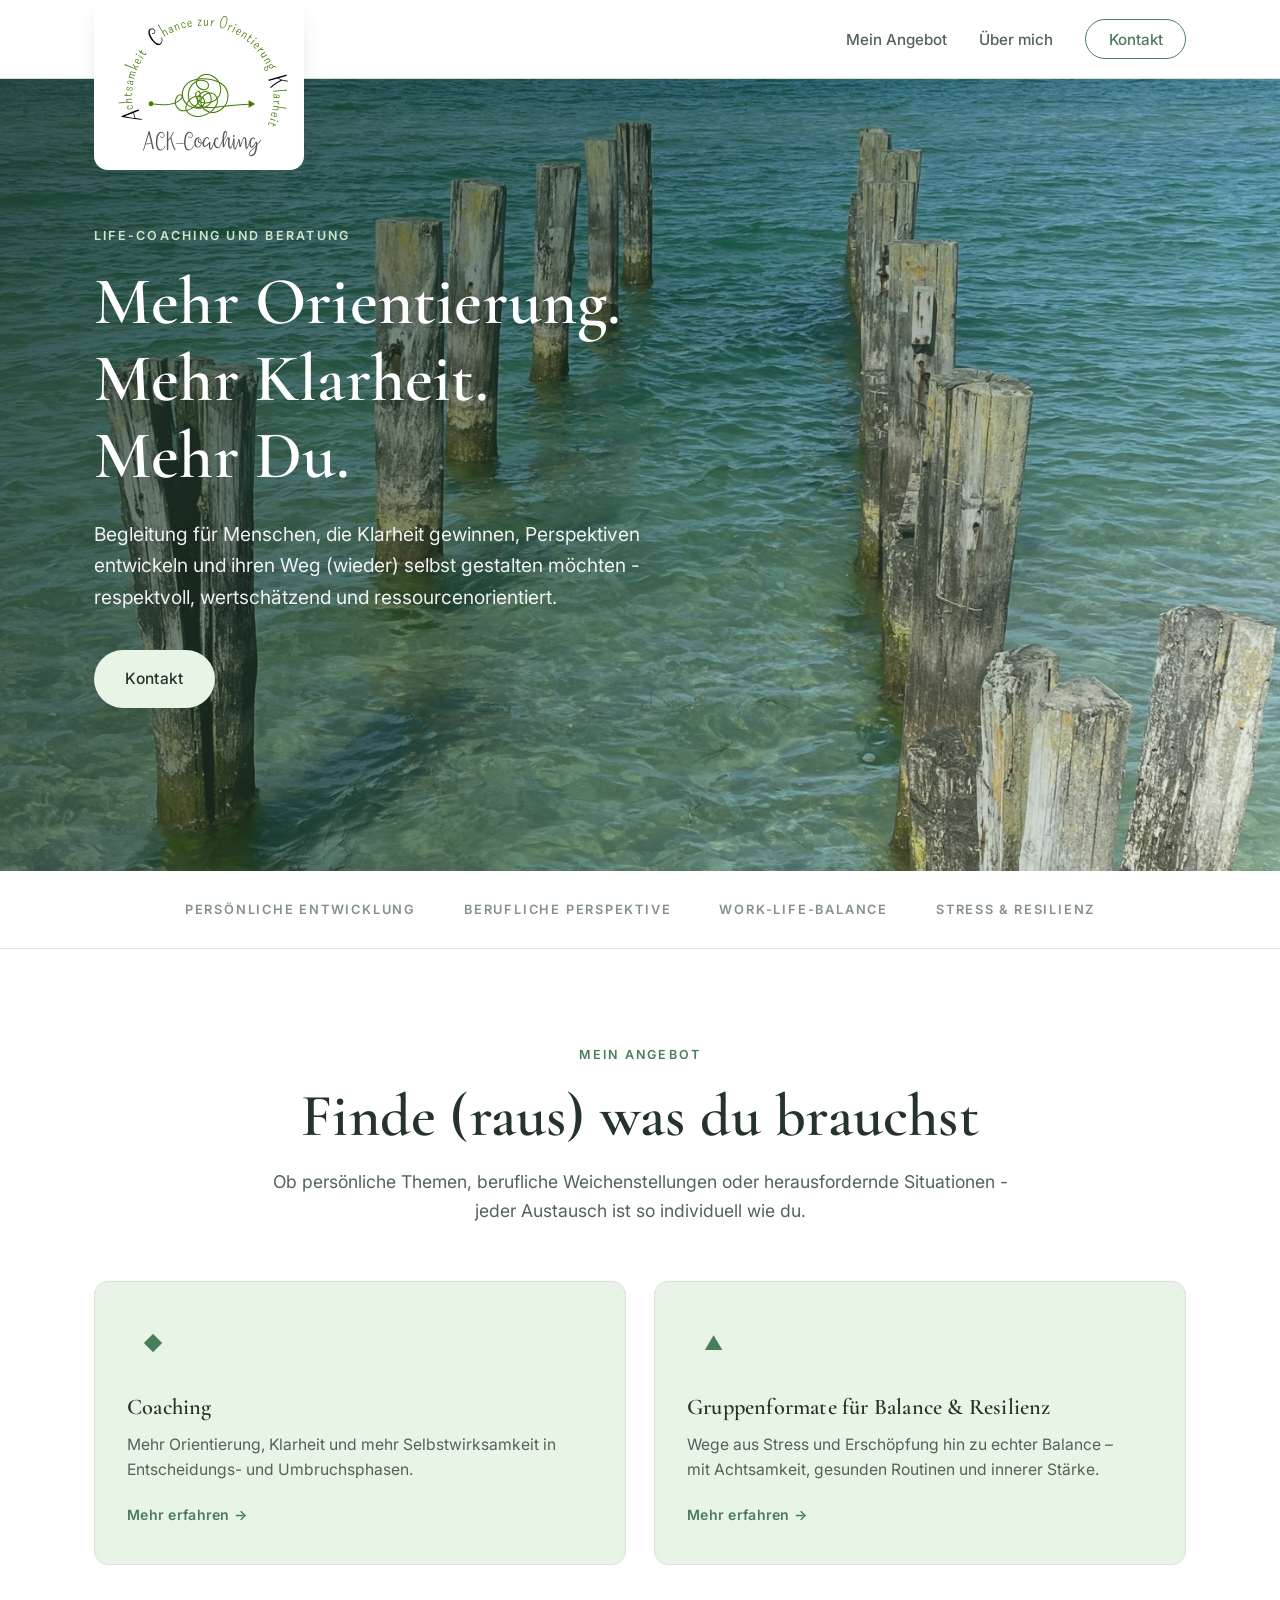
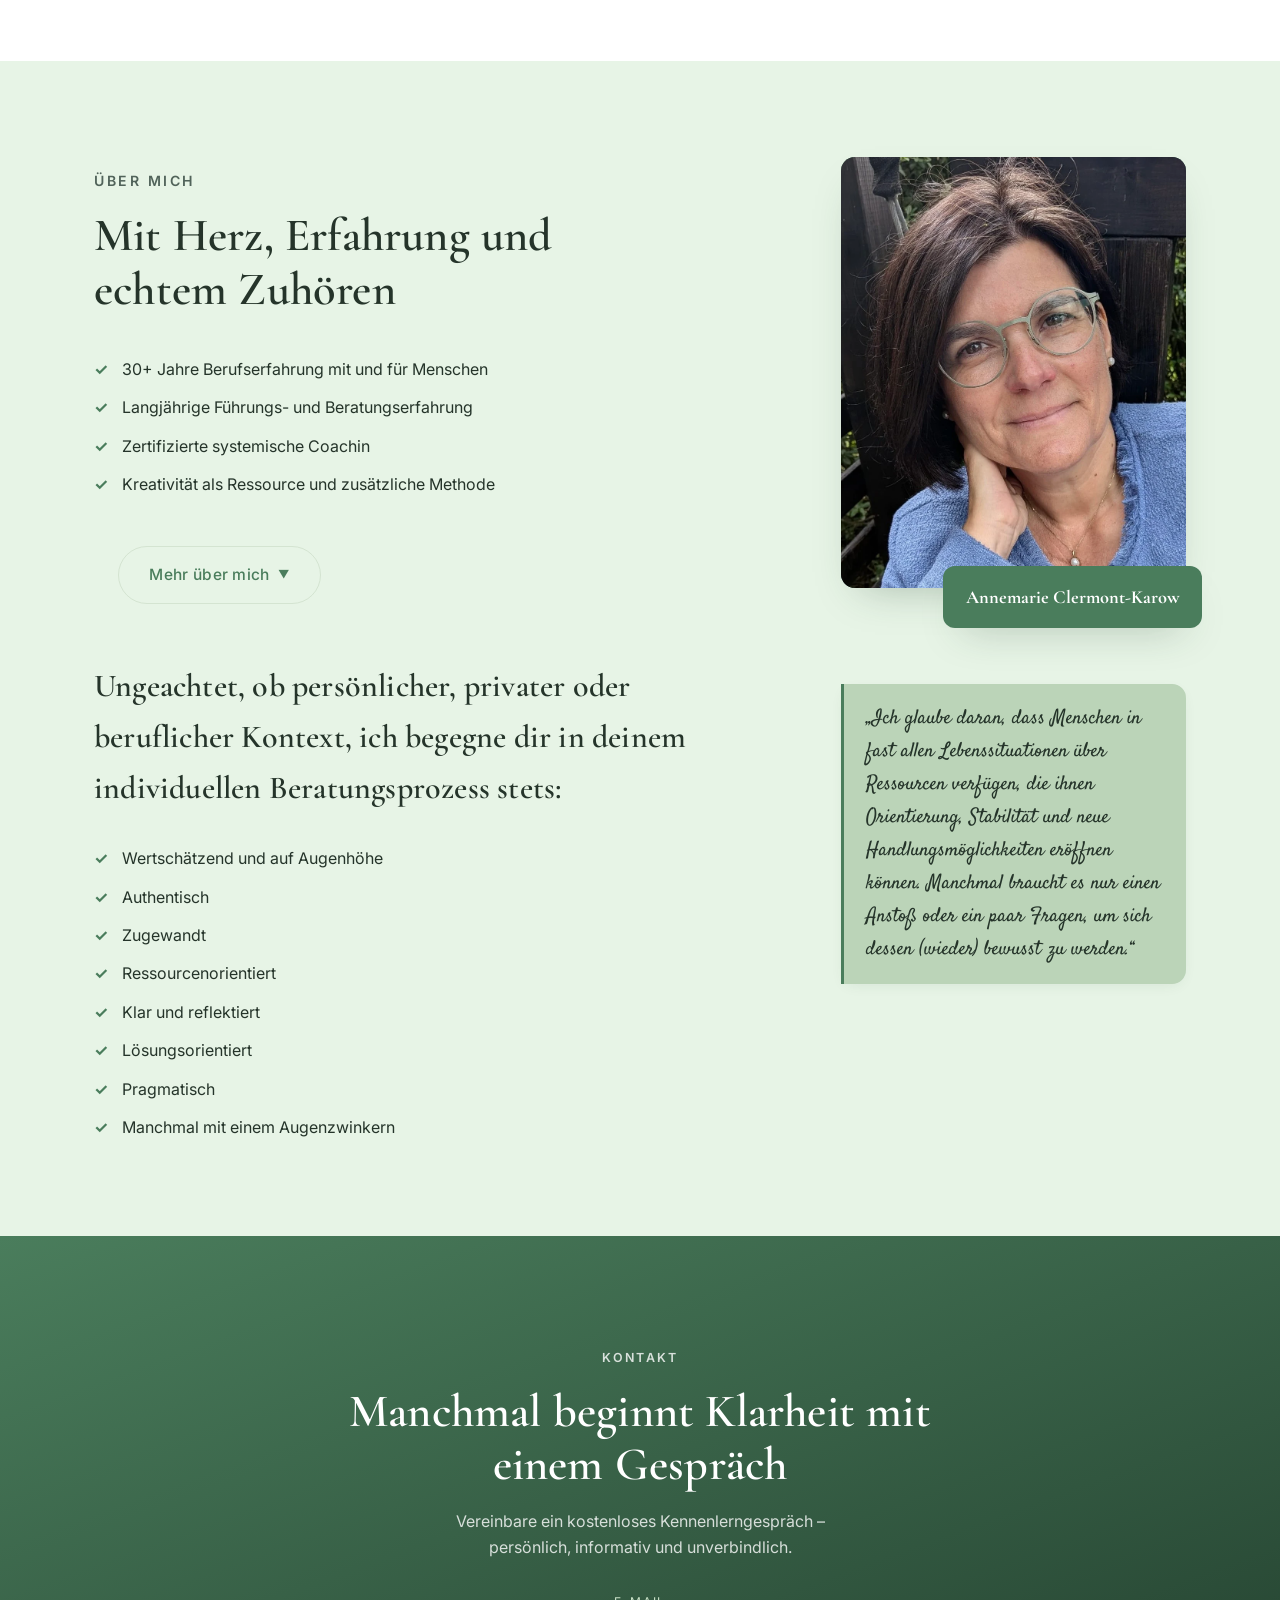
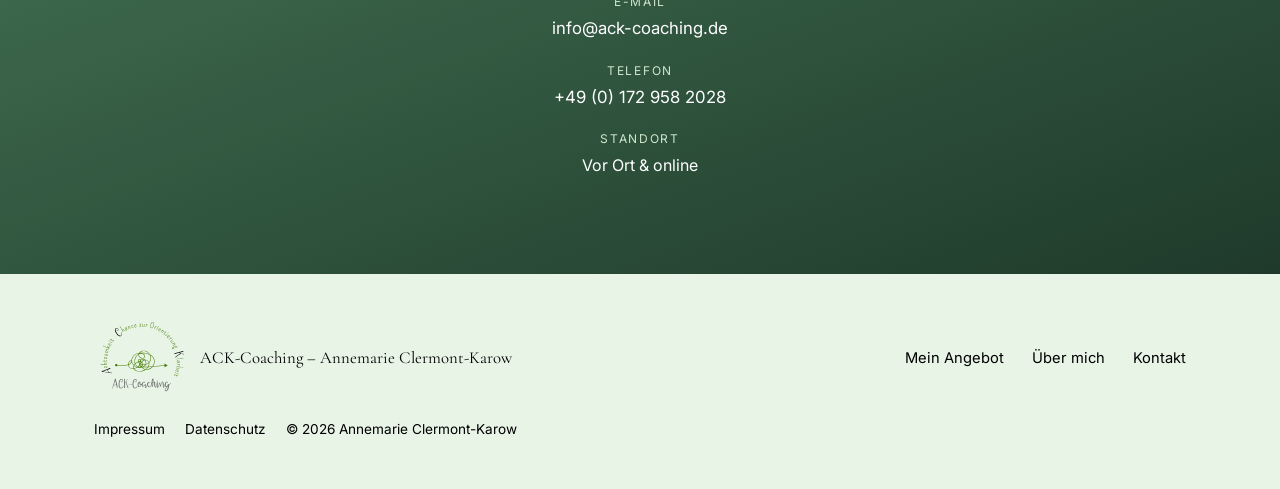
==== commit 6b00989d: "adjusted title" ====
--- a/index.html
+++ b/index.html
@@ -5,9 +5,16 @@
     <meta name="viewport" content="width=device-width, initial-scale=1.0" />
     <meta
       name="description"
-      content="ACK-Coaching – Life-Coaching mit Annemarie Clermont-Karow. Für mehr Klarheit, Balance und persönliche Entwicklung-"
+      content="ACK-Coaching – Life-Coaching mit Annemarie Clermont-Karow. Für mehr Klarheit, Balance und persönliche Entwicklung."
     />
-    <title>ACK-Coaching – Annemarie Clermont-Karow</title>
+    <title>ACK-Coaching</title>
+    <link rel="canonical" href="https://www.ack-coaching.de/" />
+    <meta property="og:type" content="website" />
+    <meta property="og:url" content="https://www.ack-coaching.de/" />
+    <meta property="og:title" content="ACK-Coaching" />
+    <meta property="og:description" content="Life-Coaching mit Annemarie Clermont-Karow. Für mehr Klarheit, Balance und persönliche Entwicklung – respektvoll, wertschätzend und ressourcenorientiert." />
+    <meta property="og:image" content="https://www.ack-coaching.de/images/annemarie-profilfoto.webp" />
+    <meta property="og:locale" content="de_DE" />
     <link rel="preconnect" href="https://fonts.googleapis.com" />
     <link rel="preconnect" href="https://fonts.gstatic.com" crossorigin />
     <link
@@ -16,6 +23,61 @@
     />
     <link rel="icon" href="/images/logo.svg" type="image/svg+xml" />
     <link rel="stylesheet" href="styles.css" />
+    <script type="application/ld+json">
+    {
+      "@context": "https://schema.org",
+      "@type": "LocalBusiness",
+      "name": "ACK-Coaching",
+      "description": "Life-Coaching mit Annemarie Clermont-Karow. Für mehr Klarheit, Balance und persönliche Entwicklung – respektvoll, wertschätzend und ressourcenorientiert.",
+      "url": "https://www.ack-coaching.de",
+      "telephone": "+491729582028",
+      "email": "info@ack-coaching.de",
+      "address": {
+        "@type": "PostalAddress",
+        "streetAddress": "Laurensberger Str. 130",
+        "addressLocality": "Aachen",
+        "postalCode": "52072",
+        "addressCountry": "DE"
+      },
+      "founder": {
+        "@type": "Person",
+        "name": "Annemarie Clermont-Karow",
+        "jobTitle": "Life-Coach",
+        "image": "https://www.ack-coaching.de/images/annemarie-profilfoto.webp"
+      },
+      "serviceArea": {
+        "@type": "GeoCircle",
+        "geoMidpoint": {
+          "@type": "GeoCoordinates",
+          "latitude": 50.7753,
+          "longitude": 6.0839
+        },
+        "geoRadius": "50000"
+      },
+      "hasOfferCatalog": {
+        "@type": "OfferCatalog",
+        "name": "Coaching-Angebote",
+        "itemListElement": [
+          {
+            "@type": "Offer",
+            "itemOffered": {
+              "@type": "Service",
+              "name": "Coaching",
+              "url": "https://www.ack-coaching.de/pages/coaching.html"
+            }
+          },
+          {
+            "@type": "Offer",
+            "itemOffered": {
+              "@type": "Service",
+              "name": "Gruppenformate für Balance & Resilienz",
+              "url": "https://www.ack-coaching.de/pages/balance-resilienz.html"
+            }
+          }
+        ]
+      }
+    }
+    </script>
   </head>
   <body>
     <!-- Header / Navigation -->
@@ -153,7 +215,7 @@
           </div>
           <div class="about-content">
             <p class="eyebrow">Über mich</p>
-            <h2>Mit Herz, Erfahrung und echtem Zuhören</h2>
+            <h2 class="about-me-headline">Mit Herz, Erfahrung und echtem Zuhören</h2>
 
             <ul class="about-list about-list-visual">
               <li>30+ Jahre Berufserfahrung mit und für Menschen</li>
--- a/styles.css
+++ b/styles.css
@@ -752,7 +752,6 @@
     position: relative;
     padding-left: 1.75rem;
     color: var(--color-ink);
-    font-weight: 500;
 }
 
 .about-list li::before {
@@ -761,6 +760,10 @@
     left: 0;
     color: var(--color-gold);
     font-weight: 700;
+}
+
+.about-me-headline {
+    max-width: 480px;
 }
 
 /* ---------- Page intro grid (text + image) ---------- */
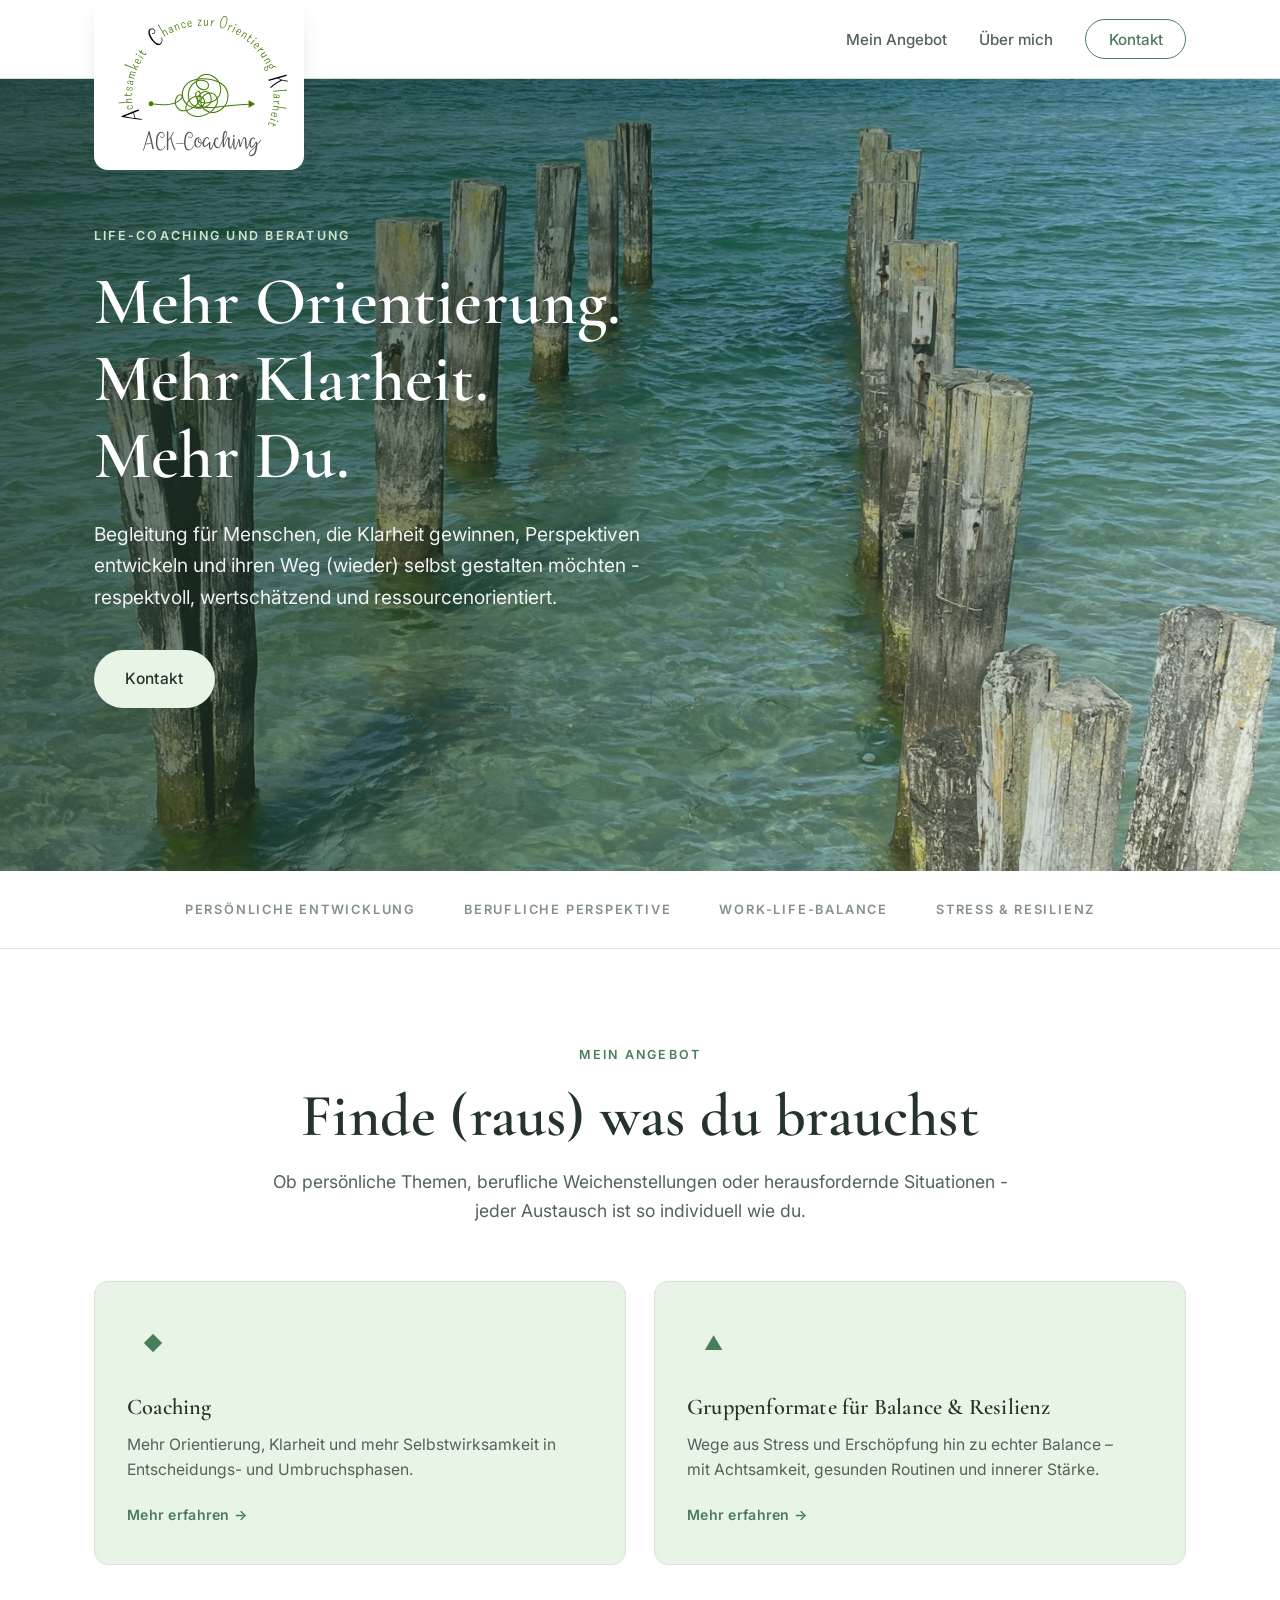
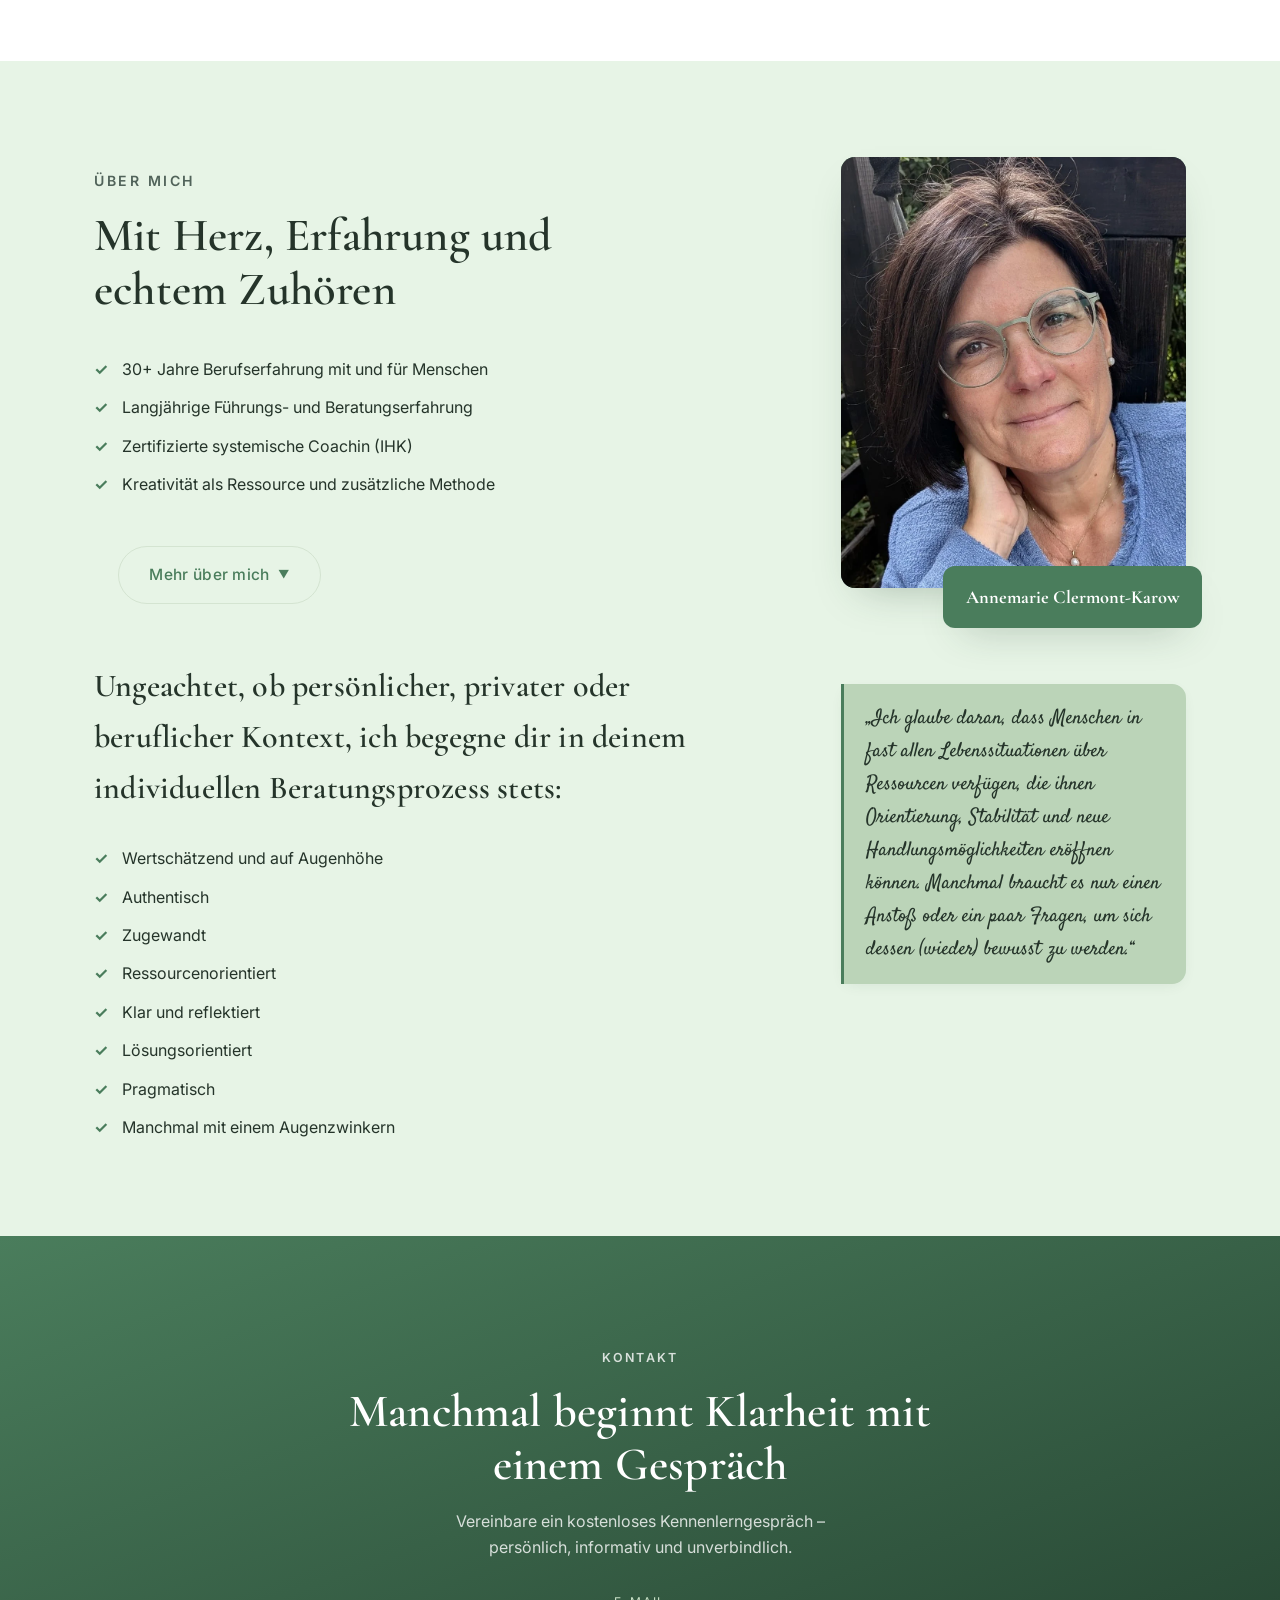
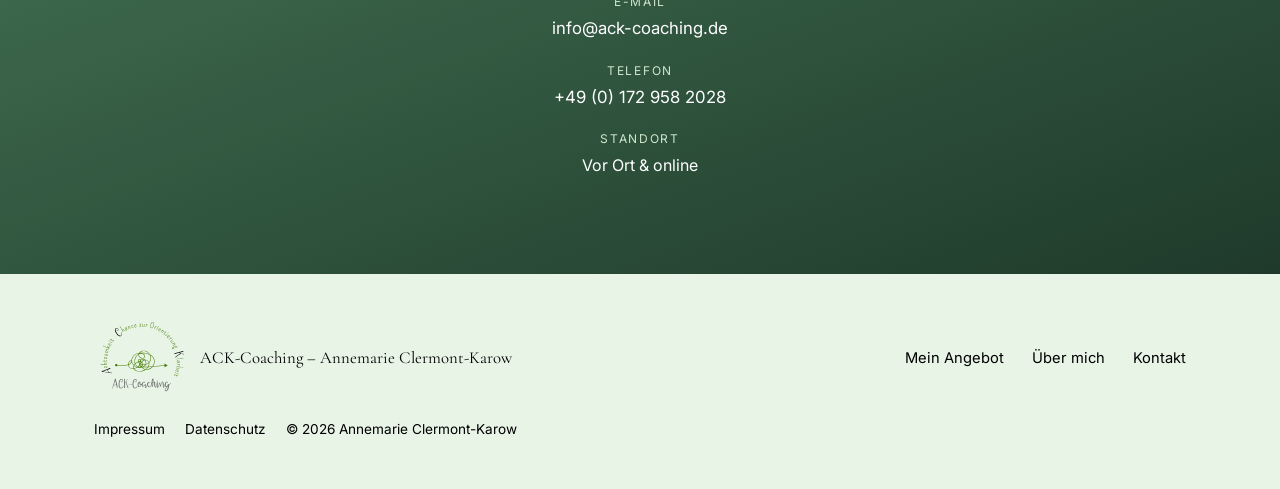
==== commit aedcd2c4: "some more changes" ====
--- a/index.html
+++ b/index.html
@@ -5,14 +5,14 @@
     <meta name="viewport" content="width=device-width, initial-scale=1.0" />
     <meta
       name="description"
-      content="ACK-Coaching – Life-Coaching mit Annemarie Clermont-Karow. Für mehr Klarheit, Balance und persönliche Entwicklung."
+      content="Für mehr Klarheit und persönliche Entwicklung."
     />
     <title>ACK-Coaching</title>
     <link rel="canonical" href="https://www.ack-coaching.de/" />
     <meta property="og:type" content="website" />
     <meta property="og:url" content="https://www.ack-coaching.de/" />
     <meta property="og:title" content="ACK-Coaching" />
-    <meta property="og:description" content="Life-Coaching mit Annemarie Clermont-Karow. Für mehr Klarheit, Balance und persönliche Entwicklung – respektvoll, wertschätzend und ressourcenorientiert." />
+    <meta property="og:description" content="Für mehr Klarheit und persönliche Entwicklung – respektvoll, wertschätzend und ressourcenorientiert." />
     <meta property="og:image" content="https://www.ack-coaching.de/images/annemarie-profilfoto.webp" />
     <meta property="og:locale" content="de_DE" />
     <link rel="preconnect" href="https://fonts.googleapis.com" />
@@ -28,7 +28,7 @@
       "@context": "https://schema.org",
       "@type": "LocalBusiness",
       "name": "ACK-Coaching",
-      "description": "Life-Coaching mit Annemarie Clermont-Karow. Für mehr Klarheit, Balance und persönliche Entwicklung – respektvoll, wertschätzend und ressourcenorientiert.",
+      "description": "Für mehr Klarheit und persönliche Entwicklung – respektvoll, wertschätzend und ressourcenorientiert.",
       "url": "https://www.ack-coaching.de",
       "telephone": "+491729582028",
       "email": "info@ack-coaching.de",
@@ -220,7 +220,7 @@
             <ul class="about-list about-list-visual">
               <li>30+ Jahre Berufserfahrung mit und für Menschen</li>
               <li>Langjährige Führungs- und Beratungserfahrung</li>
-              <li>Zertifizierte systemische Coachin</li>
+              <li>Zertifizierte systemische Coachin (IHK)</li>
               <li>Kreativität als Ressource und zusätzliche Methode</li>
             </ul>
 
